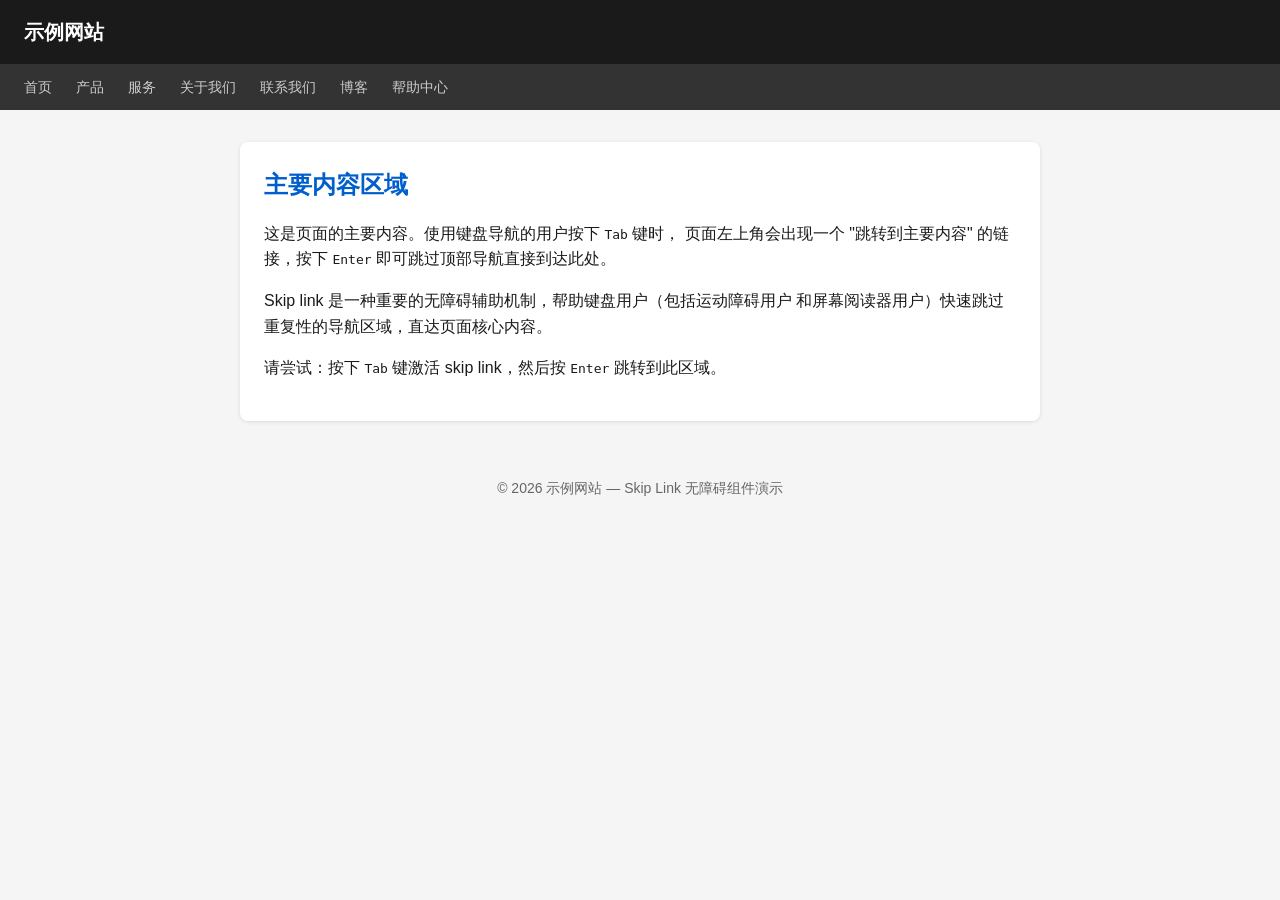
==== src/index.html @ afc34591 "eval: qwen submission" ====
<!DOCTYPE html>
<html lang="zh-CN">
<head>
  <meta charset="UTF-8">
  <meta name="viewport" content="width=device-width, initial-scale=1.0">
  <title>Skip Link 无障碍组件演示</title>
  <link rel="stylesheet" href="skip-link.css">
</head>
<body>

  <!-- Skip Link：必须放在 body 第一个子元素 -->
  <a class="skip-link" href="#main-content">跳转到主要内容</a>

  <!-- 模拟的页头与导航（键盘用户可通过 skip-link 跳过） -->
  <header class="site-header">
    <h1>示例网站</h1>
  </header>

  <nav class="nav-bar" aria-label="主导航">
    <a href="#">首页</a>
    <a href="#">产品</a>
    <a href="#">服务</a>
    <a href="#">关于我们</a>
    <a href="#">联系我们</a>
    <a href="#">博客</a>
    <a href="#">帮助中心</a>
  </nav>

  <!-- 主要内容区域：skip-link 的 href 目标 -->
  <main id="main-content" tabindex="-1">
    <h2>主要内容区域</h2>
    <p>
      这是页面的主要内容。使用键盘导航的用户按下 <kbd>Tab</kbd> 键时，
      页面左上角会出现一个 "跳转到主要内容" 的链接，按下 <kbd>Enter</kbd>
      即可跳过顶部导航直接到达此处。
    </p>
    <p>
      Skip link 是一种重要的无障碍辅助机制，帮助键盘用户（包括运动障碍用户
      和屏幕阅读器用户）快速跳过重复性的导航区域，直达页面核心内容。
    </p>
    <p>
      请尝试：按下 <kbd>Tab</kbd> 键激活 skip link，然后按 <kbd>Enter</kbd>
      跳转到此区域。
    </p>
  </main>

  <footer>
    <p>&copy; 2026 示例网站 — Skip Link 无障碍组件演示</p>
  </footer>

</body>
</html>
---- src/skip-link.css ----
/* ============================================
   Skip Link 无障碍组件样式
   ============================================ */

/* --- 1. 定位方式 ---
   使用 fixed 定位将 skip-link 固定在视口左上角外侧，
   默认状态下通过 translateY 将其移出可见区域，
   确保不影响页面正常视觉布局。 */
.skip-link {
  position: fixed;
  top: 8px;
  left: 8px;
  z-index: 10000;

  /* 默认隐藏：移出视口 */
  transform: translateY(-200%);

  /* 基础外观 */
  display: inline-block;
  padding: 10px 20px;
  background-color: #005fcc;
  color: #ffffff;
  font-size: 16px;
  font-weight: 600;
  font-family: -apple-system, BlinkMacSystemFont, "Segoe UI", Roboto, sans-serif;
  text-decoration: none;
  border: 3px solid #ffffff;
  border-radius: 4px;
  box-shadow: 0 2px 8px rgba(0, 0, 0, 0.3);

  /* 过渡动画 */
  transition: transform 0.15s ease-in-out;
}

/* --- 2. 聚焦可见性 ---
   当用户通过 Tab 键将焦点移至 skip-link 时，
   利用 :focus 伪类将其滑入视口，确保键盘用户可见。
   使用 :focus-visible 进一步区分鼠标与键盘焦点。 */
.skip-link:focus {
  transform: translateY(0);
  outline: 3px solid #ffbf47;
  outline-offset: 2px;
}

/* 对支持 :focus-visible 的现代浏览器增强 */
.skip-link:focus-visible {
  transform: translateY(0);
  outline: 3px solid #ffbf47;
  outline-offset: 2px;
}

/* 鼠标点击时不显示（仅键盘触发） */
.skip-link:focus:not(:focus-visible) {
  transform: translateY(-200%);
  outline: none;
}

/* --- 3. href 目标锚点样式 ---
   目标元素需要有 tabindex="-1" 以支持程序化聚焦，
   添加视觉高亮反馈帮助用户确认跳转已生效。 */
#main-content {
  scroll-margin-top: 20px;
}

#main-content:focus {
  outline: 3px solid #005fcc;
  outline-offset: 4px;
  border-radius: 2px;
}

/* ============================================
   以下为页面演示辅助样式（非组件核心）
   ============================================ */
*,
*::before,
*::after {
  box-sizing: border-box;
  margin: 0;
  padding: 0;
}

body {
  font-family: -apple-system, BlinkMacSystemFont, "Segoe UI", Roboto, sans-serif;
  line-height: 1.6;
  color: #1a1a1a;
  background-color: #f5f5f5;
}

.site-header {
  background-color: #1a1a1a;
  color: #ffffff;
  padding: 16px 24px;
}

.site-header h1 {
  font-size: 20px;
  font-weight: 600;
}

.nav-bar {
  background-color: #333;
  padding: 12px 24px;
  display: flex;
  gap: 24px;
}

.nav-bar a {
  color: #ccc;
  text-decoration: none;
  font-size: 14px;
}

.nav-bar a:hover {
  color: #fff;
}

main {
  max-width: 800px;
  margin: 32px auto;
  padding: 24px;
  background-color: #ffffff;
  border-radius: 8px;
  box-shadow: 0 1px 4px rgba(0, 0, 0, 0.1);
}

main h2 {
  font-size: 24px;
  margin-bottom: 16px;
  color: #005fcc;
}

main p {
  margin-bottom: 16px;
}

footer {
  text-align: center;
  padding: 24px;
  color: #666;
  font-size: 14px;
}
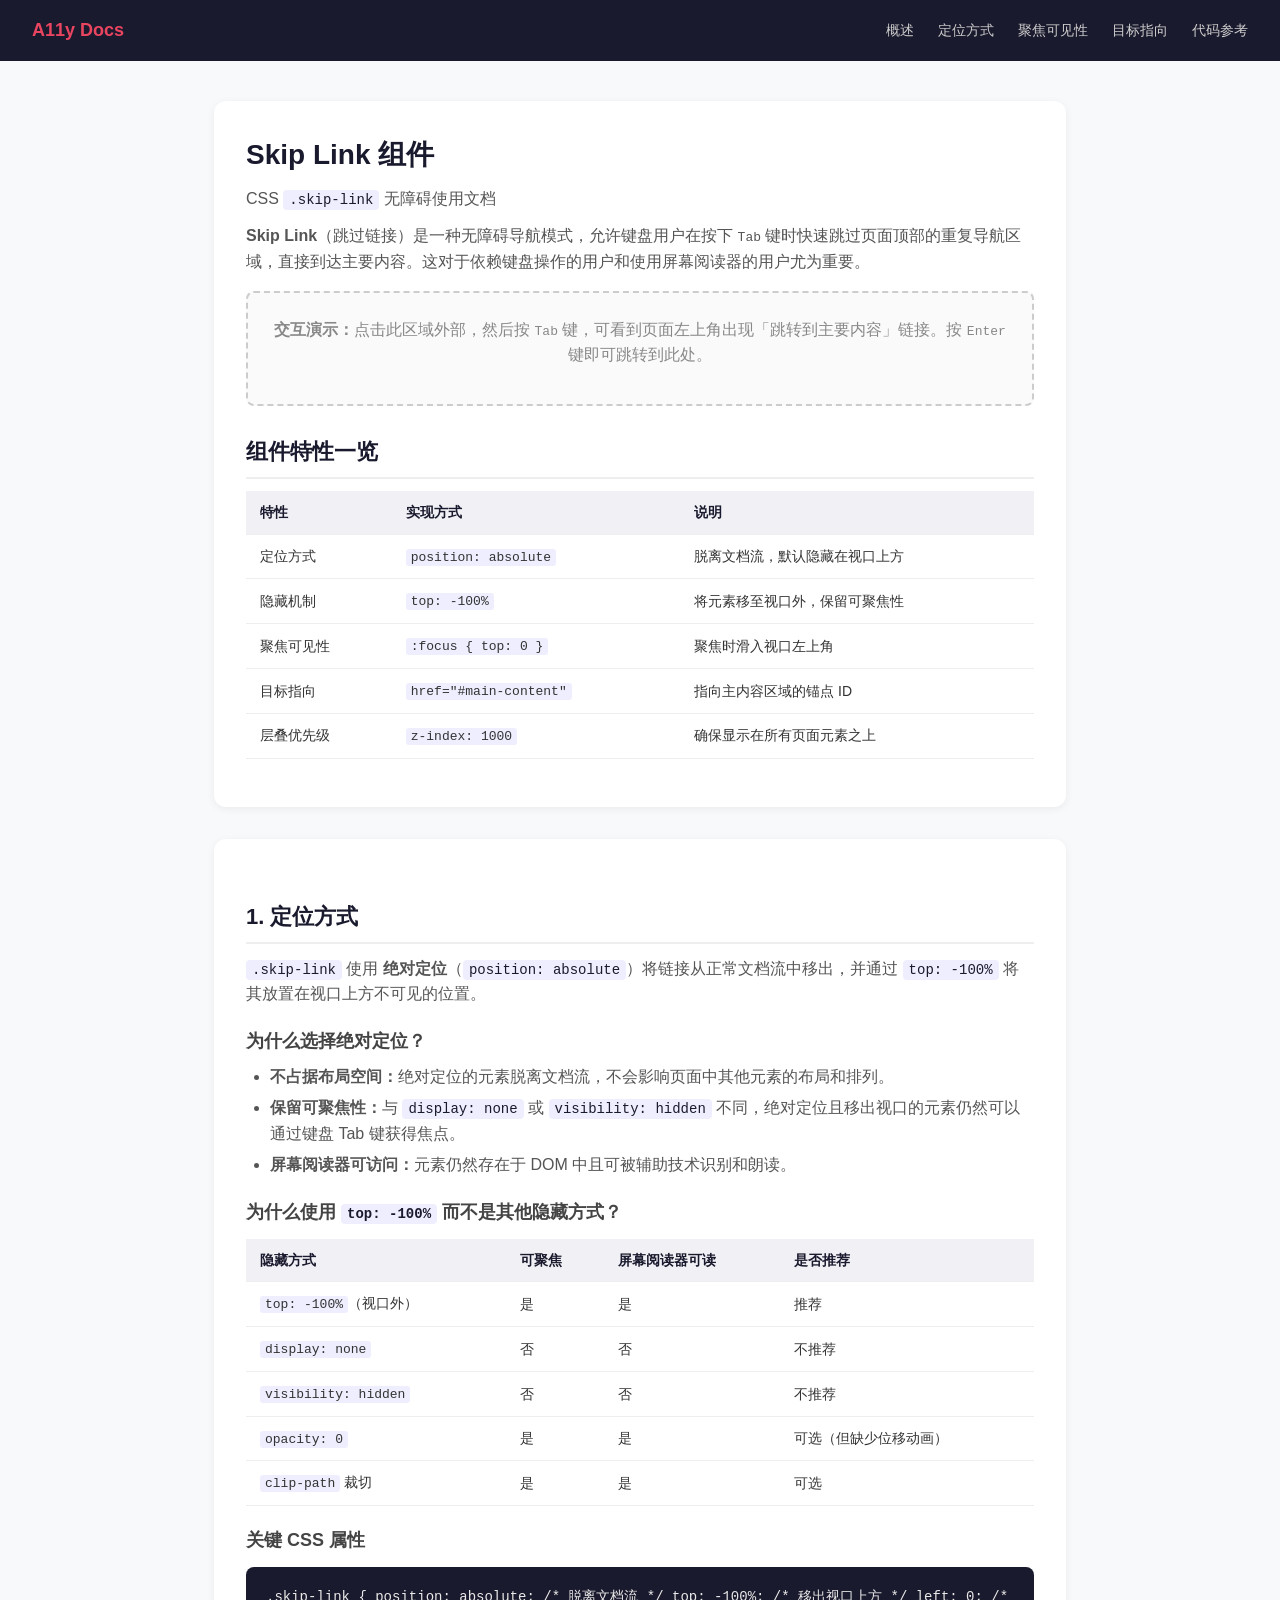
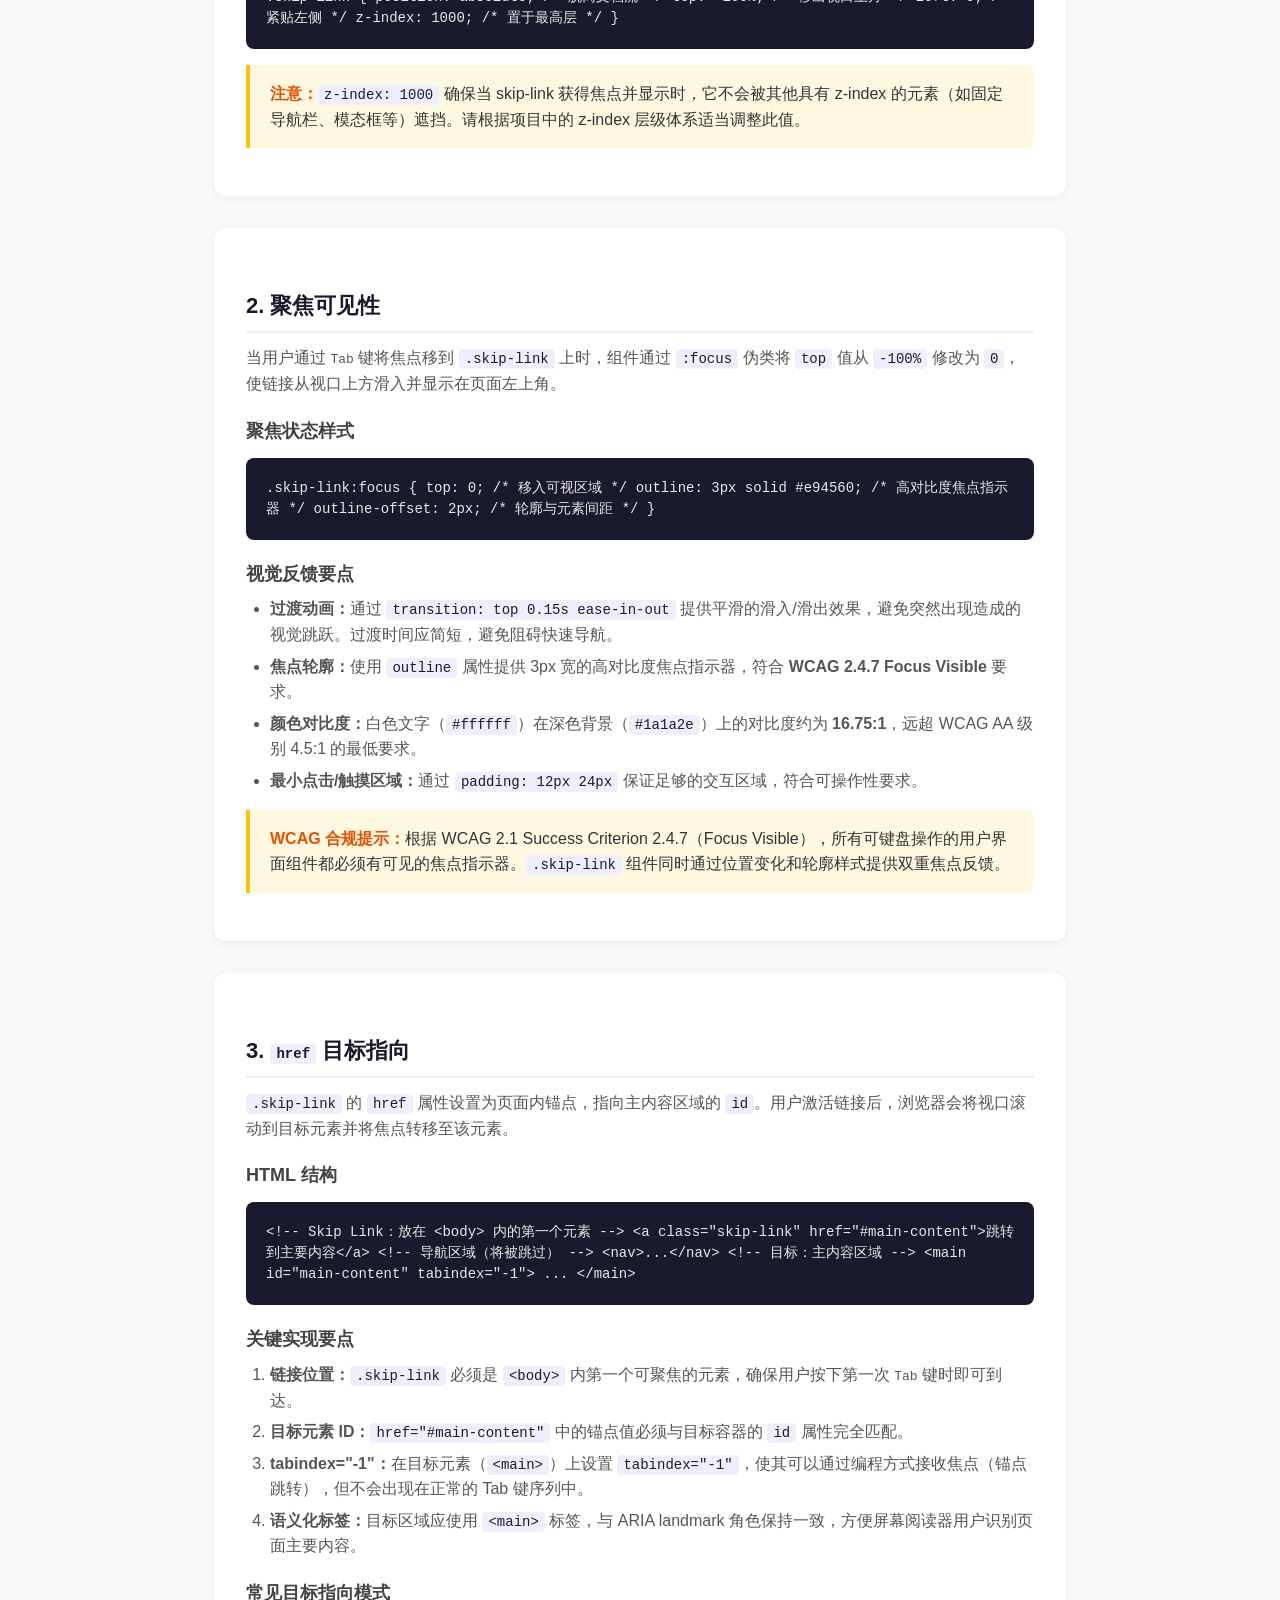
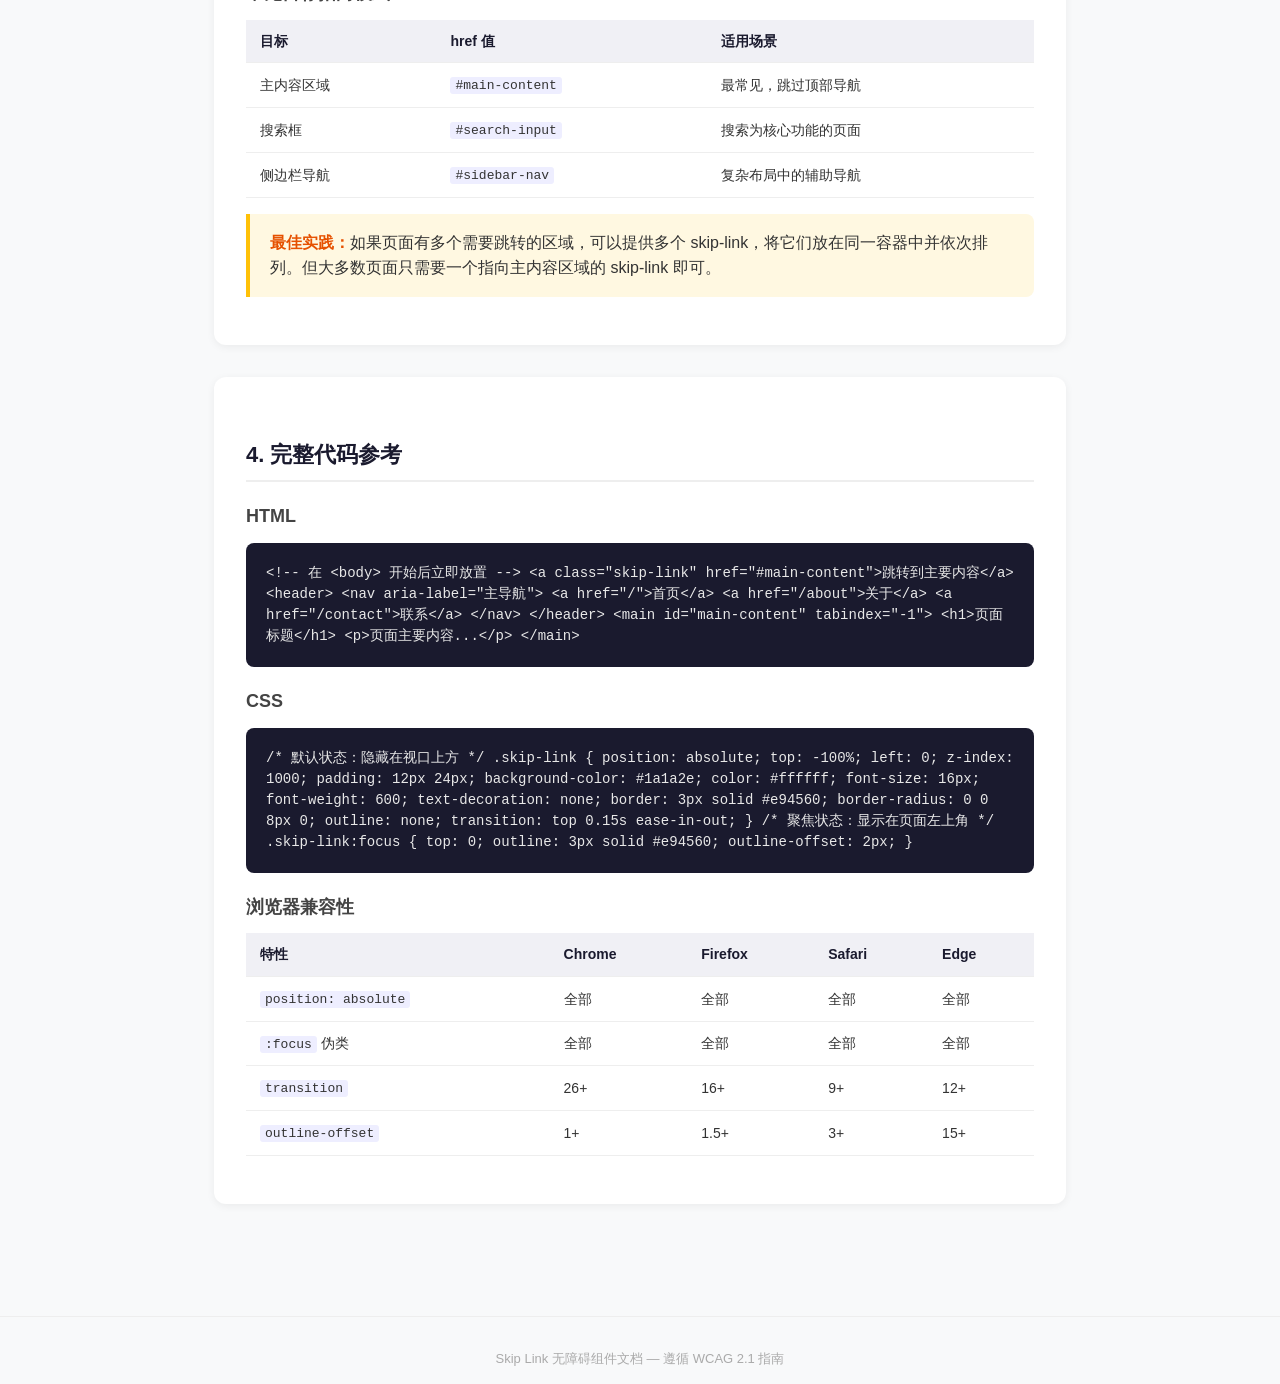
==== commit dc382625: "eval: claude submission" ====
--- a/src/index.html
+++ b/src/index.html
@@ -3,49 +3,337 @@
 <head>
   <meta charset="UTF-8">
   <meta name="viewport" content="width=device-width, initial-scale=1.0">
-  <title>Skip Link 无障碍组件演示</title>
-  <link rel="stylesheet" href="skip-link.css">
+  <title>Skip Link 组件 — 无障碍使用文档</title>
+  <link rel="stylesheet" href="style.css">
 </head>
 <body>
 
-  <!-- Skip Link：必须放在 body 第一个子元素 -->
+  <!-- ============================
+       Skip Link 组件实例
+       ============================ -->
   <a class="skip-link" href="#main-content">跳转到主要内容</a>
 
-  <!-- 模拟的页头与导航（键盘用户可通过 skip-link 跳过） -->
-  <header class="site-header">
-    <h1>示例网站</h1>
-  </header>
-
-  <nav class="nav-bar" aria-label="主导航">
-    <a href="#">首页</a>
-    <a href="#">产品</a>
-    <a href="#">服务</a>
-    <a href="#">关于我们</a>
-    <a href="#">联系我们</a>
-    <a href="#">博客</a>
-    <a href="#">帮助中心</a>
+  <!-- 导航栏（用于演示 skip-link 的跳过效果） -->
+  <nav class="site-nav" aria-label="主导航">
+    <span class="logo">A11y Docs</span>
+    <a href="#overview">概述</a>
+    <a href="#positioning">定位方式</a>
+    <a href="#focus-visibility">聚焦可见性</a>
+    <a href="#href-target">目标指向</a>
+    <a href="#code-reference">代码参考</a>
   </nav>
 
-  <!-- 主要内容区域：skip-link 的 href 目标 -->
-  <main id="main-content" tabindex="-1">
-    <h2>主要内容区域</h2>
-    <p>
-      这是页面的主要内容。使用键盘导航的用户按下 <kbd>Tab</kbd> 键时，
-      页面左上角会出现一个 "跳转到主要内容" 的链接，按下 <kbd>Enter</kbd>
-      即可跳过顶部导航直接到达此处。
-    </p>
-    <p>
-      Skip link 是一种重要的无障碍辅助机制，帮助键盘用户（包括运动障碍用户
-      和屏幕阅读器用户）快速跳过重复性的导航区域，直达页面核心内容。
-    </p>
-    <p>
-      请尝试：按下 <kbd>Tab</kbd> 键激活 skip link，然后按 <kbd>Enter</kbd>
-      跳转到此区域。
-    </p>
+  <!-- 主内容区域 -->
+  <main class="main-content" id="main-content" tabindex="-1">
+
+    <!-- 概述 -->
+    <section class="doc-section" id="overview">
+      <h1>Skip Link 组件</h1>
+      <p class="subtitle">CSS <code class="code-inline">.skip-link</code> 无障碍使用文档</p>
+
+      <p><strong>Skip Link</strong>（跳过链接）是一种无障碍导航模式，允许键盘用户在按下 <kbd>Tab</kbd> 键时快速跳过页面顶部的重复导航区域，直接到达主要内容。这对于依赖键盘操作的用户和使用屏幕阅读器的用户尤为重要。</p>
+
+      <div class="demo-area">
+        <p><strong>交互演示：</strong>点击此区域外部，然后按 <kbd>Tab</kbd> 键，可看到页面左上角出现「跳转到主要内容」链接。按 <kbd>Enter</kbd> 键即可跳转到此处。</p>
+      </div>
+
+      <h2>组件特性一览</h2>
+      <table class="property-table">
+        <thead>
+          <tr>
+            <th>特性</th>
+            <th>实现方式</th>
+            <th>说明</th>
+          </tr>
+        </thead>
+        <tbody>
+          <tr>
+            <td>定位方式</td>
+            <td><code>position: absolute</code></td>
+            <td>脱离文档流，默认隐藏在视口上方</td>
+          </tr>
+          <tr>
+            <td>隐藏机制</td>
+            <td><code>top: -100%</code></td>
+            <td>将元素移至视口外，保留可聚焦性</td>
+          </tr>
+          <tr>
+            <td>聚焦可见性</td>
+            <td><code>:focus { top: 0 }</code></td>
+            <td>聚焦时滑入视口左上角</td>
+          </tr>
+          <tr>
+            <td>目标指向</td>
+            <td><code>href="#main-content"</code></td>
+            <td>指向主内容区域的锚点 ID</td>
+          </tr>
+          <tr>
+            <td>层叠优先级</td>
+            <td><code>z-index: 1000</code></td>
+            <td>确保显示在所有页面元素之上</td>
+          </tr>
+        </tbody>
+      </table>
+    </section>
+
+    <!-- 定位方式 -->
+    <section class="doc-section" id="positioning">
+      <h2>1. 定位方式</h2>
+
+      <p><code class="code-inline">.skip-link</code> 使用 <strong>绝对定位</strong>（<code class="code-inline">position: absolute</code>）将链接从正常文档流中移出，并通过 <code class="code-inline">top: -100%</code> 将其放置在视口上方不可见的位置。</p>
+
+      <h3>为什么选择绝对定位？</h3>
+      <ul>
+        <li><strong>不占据布局空间：</strong>绝对定位的元素脱离文档流，不会影响页面中其他元素的布局和排列。</li>
+        <li><strong>保留可聚焦性：</strong>与 <code class="code-inline">display: none</code> 或 <code class="code-inline">visibility: hidden</code> 不同，绝对定位且移出视口的元素仍然可以通过键盘 Tab 键获得焦点。</li>
+        <li><strong>屏幕阅读器可访问：</strong>元素仍然存在于 DOM 中且可被辅助技术识别和朗读。</li>
+      </ul>
+
+      <h3>为什么使用 <code class="code-inline">top: -100%</code> 而不是其他隐藏方式？</h3>
+      <table class="property-table">
+        <thead>
+          <tr>
+            <th>隐藏方式</th>
+            <th>可聚焦</th>
+            <th>屏幕阅读器可读</th>
+            <th>是否推荐</th>
+          </tr>
+        </thead>
+        <tbody>
+          <tr>
+            <td><code>top: -100%</code>（视口外）</td>
+            <td>是</td>
+            <td>是</td>
+            <td>推荐</td>
+          </tr>
+          <tr>
+            <td><code>display: none</code></td>
+            <td>否</td>
+            <td>否</td>
+            <td>不推荐</td>
+          </tr>
+          <tr>
+            <td><code>visibility: hidden</code></td>
+            <td>否</td>
+            <td>否</td>
+            <td>不推荐</td>
+          </tr>
+          <tr>
+            <td><code>opacity: 0</code></td>
+            <td>是</td>
+            <td>是</td>
+            <td>可选（但缺少位移动画）</td>
+          </tr>
+          <tr>
+            <td><code>clip-path</code> 裁切</td>
+            <td>是</td>
+            <td>是</td>
+            <td>可选</td>
+          </tr>
+        </tbody>
+      </table>
+
+      <h3>关键 CSS 属性</h3>
+      <div class="code-block"><code>.skip-link {
+  position: absolute;   /* 脱离文档流 */
+  top: -100%;           /* 移出视口上方 */
+  left: 0;              /* 紧贴左侧 */
+  z-index: 1000;        /* 置于最高层 */
+}</code></div>
+
+      <div class="note-box">
+        <strong>注意：</strong><code class="code-inline">z-index: 1000</code> 确保当 skip-link 获得焦点并显示时，它不会被其他具有 z-index 的元素（如固定导航栏、模态框等）遮挡。请根据项目中的 z-index 层级体系适当调整此值。
+      </div>
+    </section>
+
+    <!-- 聚焦可见性 -->
+    <section class="doc-section" id="focus-visibility">
+      <h2>2. 聚焦可见性</h2>
+
+      <p>当用户通过 <kbd>Tab</kbd> 键将焦点移到 <code class="code-inline">.skip-link</code> 上时，组件通过 <code class="code-inline">:focus</code> 伪类将 <code class="code-inline">top</code> 值从 <code class="code-inline">-100%</code> 修改为 <code class="code-inline">0</code>，使链接从视口上方滑入并显示在页面左上角。</p>
+
+      <h3>聚焦状态样式</h3>
+      <div class="code-block"><code>.skip-link:focus {
+  top: 0;                         /* 移入可视区域 */
+  outline: 3px solid #e94560;     /* 高对比度焦点指示器 */
+  outline-offset: 2px;            /* 轮廓与元素间距 */
+}</code></div>
+
+      <h3>视觉反馈要点</h3>
+      <ul>
+        <li><strong>过渡动画：</strong>通过 <code class="code-inline">transition: top 0.15s ease-in-out</code> 提供平滑的滑入/滑出效果，避免突然出现造成的视觉跳跃。过渡时间应简短，避免阻碍快速导航。</li>
+        <li><strong>焦点轮廓：</strong>使用 <code class="code-inline">outline</code> 属性提供 3px 宽的高对比度焦点指示器，符合 <strong>WCAG 2.4.7 Focus Visible</strong> 要求。</li>
+        <li><strong>颜色对比度：</strong>白色文字（<code class="code-inline">#ffffff</code>）在深色背景（<code class="code-inline">#1a1a2e</code>）上的对比度约为 <strong>16.75:1</strong>，远超 WCAG AA 级别 4.5:1 的最低要求。</li>
+        <li><strong>最小点击/触摸区域：</strong>通过 <code class="code-inline">padding: 12px 24px</code> 保证足够的交互区域，符合可操作性要求。</li>
+      </ul>
+
+      <div class="note-box">
+        <strong>WCAG 合规提示：</strong>根据 WCAG 2.1 Success Criterion 2.4.7（Focus Visible），所有可键盘操作的用户界面组件都必须有可见的焦点指示器。<code class="code-inline">.skip-link</code> 组件同时通过位置变化和轮廓样式提供双重焦点反馈。
+      </div>
+    </section>
+
+    <!-- href 目标指向 -->
+    <section class="doc-section" id="href-target">
+      <h2>3. <code class="code-inline">href</code> 目标指向</h2>
+
+      <p><code class="code-inline">.skip-link</code> 的 <code class="code-inline">href</code> 属性设置为页面内锚点，指向主内容区域的 <code class="code-inline">id</code>。用户激活链接后，浏览器会将视口滚动到目标元素并将焦点转移至该元素。</p>
+
+      <h3>HTML 结构</h3>
+      <div class="code-block"><code>&lt;!-- Skip Link：放在 &lt;body&gt; 内的第一个元素 --&gt;
+&lt;a class="skip-link" href="#main-content"&gt;跳转到主要内容&lt;/a&gt;
+
+&lt;!-- 导航区域（将被跳过） --&gt;
+&lt;nav&gt;...&lt;/nav&gt;
+
+&lt;!-- 目标：主内容区域 --&gt;
+&lt;main id="main-content" tabindex="-1"&gt;
+  ...
+&lt;/main&gt;</code></div>
+
+      <h3>关键实现要点</h3>
+      <ol>
+        <li>
+          <strong>链接位置：</strong><code class="code-inline">.skip-link</code> 必须是 <code class="code-inline">&lt;body&gt;</code> 内第一个可聚焦的元素，确保用户按下第一次 <kbd>Tab</kbd> 键时即可到达。
+        </li>
+        <li>
+          <strong>目标元素 ID：</strong><code class="code-inline">href="#main-content"</code> 中的锚点值必须与目标容器的 <code class="code-inline">id</code> 属性完全匹配。
+        </li>
+        <li>
+          <strong>tabindex="-1"：</strong>在目标元素（<code class="code-inline">&lt;main&gt;</code>）上设置 <code class="code-inline">tabindex="-1"</code>，使其可以通过编程方式接收焦点（锚点跳转），但不会出现在正常的 Tab 键序列中。
+        </li>
+        <li>
+          <strong>语义化标签：</strong>目标区域应使用 <code class="code-inline">&lt;main&gt;</code> 标签，与 ARIA landmark 角色保持一致，方便屏幕阅读器用户识别页面主要内容。
+        </li>
+      </ol>
+
+      <h3>常见目标指向模式</h3>
+      <table class="property-table">
+        <thead>
+          <tr>
+            <th>目标</th>
+            <th>href 值</th>
+            <th>适用场景</th>
+          </tr>
+        </thead>
+        <tbody>
+          <tr>
+            <td>主内容区域</td>
+            <td><code>#main-content</code></td>
+            <td>最常见，跳过顶部导航</td>
+          </tr>
+          <tr>
+            <td>搜索框</td>
+            <td><code>#search-input</code></td>
+            <td>搜索为核心功能的页面</td>
+          </tr>
+          <tr>
+            <td>侧边栏导航</td>
+            <td><code>#sidebar-nav</code></td>
+            <td>复杂布局中的辅助导航</td>
+          </tr>
+        </tbody>
+      </table>
+
+      <div class="note-box">
+        <strong>最佳实践：</strong>如果页面有多个需要跳转的区域，可以提供多个 skip-link，将它们放在同一容器中并依次排列。但大多数页面只需要一个指向主内容区域的 skip-link 即可。
+      </div>
+    </section>
+
+    <!-- 完整代码参考 -->
+    <section class="doc-section" id="code-reference">
+      <h2>4. 完整代码参考</h2>
+
+      <h3>HTML</h3>
+      <div class="code-block"><code>&lt;!-- 在 &lt;body&gt; 开始后立即放置 --&gt;
+&lt;a class="skip-link" href="#main-content"&gt;跳转到主要内容&lt;/a&gt;
+
+&lt;header&gt;
+  &lt;nav aria-label="主导航"&gt;
+    &lt;a href="/"&gt;首页&lt;/a&gt;
+    &lt;a href="/about"&gt;关于&lt;/a&gt;
+    &lt;a href="/contact"&gt;联系&lt;/a&gt;
+  &lt;/nav&gt;
+&lt;/header&gt;
+
+&lt;main id="main-content" tabindex="-1"&gt;
+  &lt;h1&gt;页面标题&lt;/h1&gt;
+  &lt;p&gt;页面主要内容...&lt;/p&gt;
+&lt;/main&gt;</code></div>
+
+      <h3>CSS</h3>
+      <div class="code-block"><code>/* 默认状态：隐藏在视口上方 */
+.skip-link {
+  position: absolute;
+  top: -100%;
+  left: 0;
+  z-index: 1000;
+  padding: 12px 24px;
+  background-color: #1a1a2e;
+  color: #ffffff;
+  font-size: 16px;
+  font-weight: 600;
+  text-decoration: none;
+  border: 3px solid #e94560;
+  border-radius: 0 0 8px 0;
+  outline: none;
+  transition: top 0.15s ease-in-out;
+}
+
+/* 聚焦状态：显示在页面左上角 */
+.skip-link:focus {
+  top: 0;
+  outline: 3px solid #e94560;
+  outline-offset: 2px;
+}</code></div>
+
+      <h3>浏览器兼容性</h3>
+      <table class="property-table">
+        <thead>
+          <tr>
+            <th>特性</th>
+            <th>Chrome</th>
+            <th>Firefox</th>
+            <th>Safari</th>
+            <th>Edge</th>
+          </tr>
+        </thead>
+        <tbody>
+          <tr>
+            <td><code>position: absolute</code></td>
+            <td>全部</td>
+            <td>全部</td>
+            <td>全部</td>
+            <td>全部</td>
+          </tr>
+          <tr>
+            <td><code>:focus</code> 伪类</td>
+            <td>全部</td>
+            <td>全部</td>
+            <td>全部</td>
+            <td>全部</td>
+          </tr>
+          <tr>
+            <td><code>transition</code></td>
+            <td>26+</td>
+            <td>16+</td>
+            <td>9+</td>
+            <td>12+</td>
+          </tr>
+          <tr>
+            <td><code>outline-offset</code></td>
+            <td>1+</td>
+            <td>1.5+</td>
+            <td>3+</td>
+            <td>15+</td>
+          </tr>
+        </tbody>
+      </table>
+    </section>
+
   </main>
 
-  <footer>
-    <p>&copy; 2026 示例网站 — Skip Link 无障碍组件演示</p>
+  <footer class="site-footer">
+    <p>Skip Link 无障碍组件文档 &mdash; 遵循 WCAG 2.1 指南</p>
   </footer>
 
 </body>
--- a/src/style.css
+++ b/src/style.css
@@ -0,0 +1,238 @@
+/* ============================================
+   Skip Link Component - Accessibility Styles
+   ============================================ */
+
+/*
+ * .skip-link 组件
+ *
+ * 为键盘用户和屏幕阅读器用户提供快速跳转到主内容区域的导航链接。
+ * 默认状态下视觉隐藏，键盘聚焦时可见。
+ */
+
+/* 默认状态：绝对定位，移出可视区域 */
+.skip-link {
+  position: absolute;
+  top: -100%;
+  left: 0;
+  z-index: 1000;
+  padding: 12px 24px;
+  background-color: #1a1a2e;
+  color: #ffffff;
+  font-size: 16px;
+  font-weight: 600;
+  text-decoration: none;
+  border: 3px solid #e94560;
+  border-radius: 0 0 8px 0;
+  outline: none;
+  transition: top 0.15s ease-in-out;
+}
+
+/* 聚焦状态：移入可视区域，显示在页面左上角 */
+.skip-link:focus {
+  top: 0;
+  outline: 3px solid #e94560;
+  outline-offset: 2px;
+}
+
+/* ============================================
+   Demo Page Styles
+   ============================================ */
+
+* {
+  margin: 0;
+  padding: 0;
+  box-sizing: border-box;
+}
+
+body {
+  font-family: -apple-system, BlinkMacSystemFont, "Segoe UI", Roboto, "Helvetica Neue", Arial, sans-serif;
+  line-height: 1.6;
+  color: #333;
+  background: #f8f9fa;
+}
+
+/* 导航栏 */
+.site-nav {
+  background: #1a1a2e;
+  padding: 16px 32px;
+  display: flex;
+  gap: 24px;
+  align-items: center;
+}
+
+.site-nav a {
+  color: #ccc;
+  text-decoration: none;
+  font-size: 14px;
+}
+
+.site-nav a:hover,
+.site-nav a:focus {
+  color: #fff;
+  outline: 2px solid #e94560;
+  outline-offset: 4px;
+}
+
+.site-nav .logo {
+  color: #e94560;
+  font-weight: 700;
+  font-size: 18px;
+  margin-right: auto;
+}
+
+/* 主内容区域 */
+.main-content {
+  max-width: 900px;
+  margin: 0 auto;
+  padding: 40px 24px;
+  scroll-margin-top: 20px;
+}
+
+.main-content:focus {
+  outline: 3px dashed #e94560;
+  outline-offset: 4px;
+}
+
+/* 文档部分 */
+.doc-section {
+  background: #fff;
+  border-radius: 12px;
+  padding: 32px;
+  margin-bottom: 32px;
+  box-shadow: 0 2px 8px rgba(0, 0, 0, 0.06);
+}
+
+.doc-section h1 {
+  font-size: 28px;
+  color: #1a1a2e;
+  margin-bottom: 8px;
+}
+
+.doc-section h2 {
+  font-size: 22px;
+  color: #1a1a2e;
+  margin-top: 28px;
+  margin-bottom: 12px;
+  padding-bottom: 8px;
+  border-bottom: 2px solid #eee;
+}
+
+.doc-section h3 {
+  font-size: 18px;
+  color: #444;
+  margin-top: 20px;
+  margin-bottom: 8px;
+}
+
+.doc-section p {
+  margin-bottom: 12px;
+  color: #555;
+}
+
+.doc-section ul,
+.doc-section ol {
+  margin: 8px 0 16px 24px;
+  color: #555;
+}
+
+.doc-section li {
+  margin-bottom: 6px;
+}
+
+.subtitle {
+  font-size: 16px;
+  color: #888;
+  margin-bottom: 24px;
+}
+
+/* 代码块 */
+.code-block {
+  background: #1a1a2e;
+  color: #e8e8e8;
+  padding: 20px;
+  border-radius: 8px;
+  overflow-x: auto;
+  margin: 12px 0 16px;
+  font-family: "SF Mono", "Fira Code", "Consolas", monospace;
+  font-size: 14px;
+  line-height: 1.5;
+}
+
+.code-block code {
+  color: inherit;
+}
+
+.code-inline {
+  background: #eef;
+  color: #1a1a2e;
+  padding: 2px 6px;
+  border-radius: 4px;
+  font-family: "SF Mono", "Fira Code", "Consolas", monospace;
+  font-size: 14px;
+}
+
+/* 提示框 */
+.note-box {
+  background: #fff8e1;
+  border-left: 4px solid #ffc107;
+  padding: 16px 20px;
+  border-radius: 0 8px 8px 0;
+  margin: 16px 0;
+}
+
+.note-box strong {
+  color: #e65100;
+}
+
+/* 交互演示区域 */
+.demo-area {
+  border: 2px dashed #ccc;
+  border-radius: 8px;
+  padding: 24px;
+  margin: 16px 0;
+  text-align: center;
+  color: #888;
+  background: #fafafa;
+}
+
+.demo-area p {
+  color: #888;
+}
+
+/* 表格 */
+.property-table {
+  width: 100%;
+  border-collapse: collapse;
+  margin: 12px 0 16px;
+}
+
+.property-table th,
+.property-table td {
+  text-align: left;
+  padding: 10px 14px;
+  border-bottom: 1px solid #eee;
+  font-size: 14px;
+}
+
+.property-table th {
+  background: #f0f0f5;
+  color: #1a1a2e;
+  font-weight: 600;
+}
+
+.property-table td code {
+  background: #eef;
+  padding: 1px 5px;
+  border-radius: 3px;
+  font-size: 13px;
+}
+
+/* 页脚 */
+.site-footer {
+  text-align: center;
+  padding: 32px;
+  color: #aaa;
+  font-size: 13px;
+  border-top: 1px solid #eee;
+  margin-top: 40px;
+}
